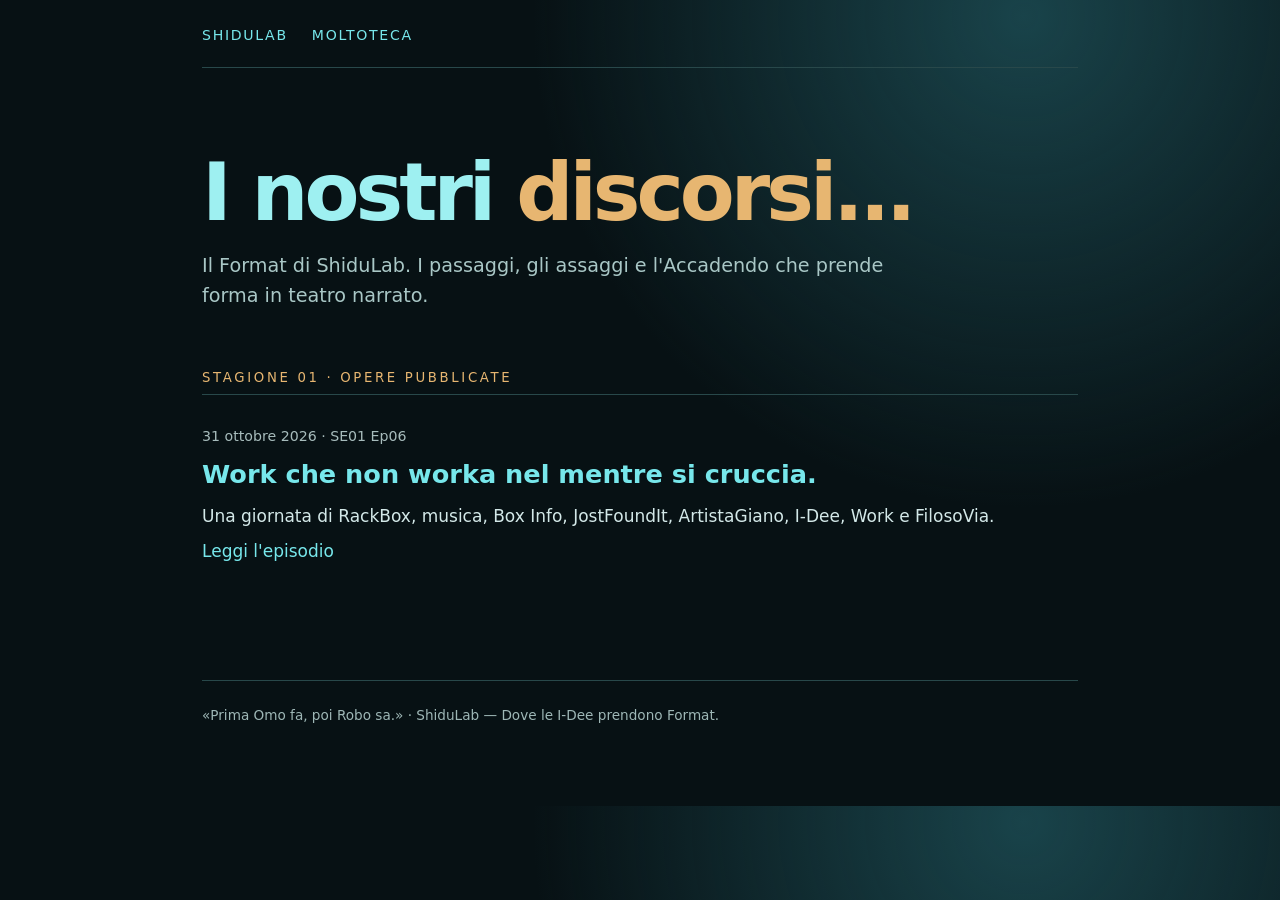
==== i-nostri-discorsi/index.html @ 363c016d "Aggiungi indice del format I nostri discorsi" ====
<!doctype html><html lang="it"><head><meta charset="utf-8"><meta name="viewport" content="width=device-width,initial-scale=1"><meta name="theme-color" content="#071114"><meta name="description" content="I nostri discorsi... — Il Format narrativo di ShiduLab."><title>I nostri discorsi... · ShiduLab</title><style>:root{color-scheme:dark}*{box-sizing:border-box}body{margin:0;background:radial-gradient(circle at 80% 2%,#19434a,transparent 38%),#071114;color:#d3e8e8;font:17px/1.6 system-ui,Arial,sans-serif}.page{max-width:920px;margin:0 auto;padding:24px 22px 80px}a{color:#77e7eb;text-decoration:none}a:hover{text-decoration:underline}nav{border-bottom:1px solid #28484a;padding-bottom:20px;display:flex;gap:24px;font-size:.88rem;text-transform:uppercase;letter-spacing:.12em}h1{font-size:clamp(2.5rem,8vw,5rem);line-height:1;letter-spacing:-.05em;margin:85px 0 18px;color:#9ef0f1}h1 span{color:#e7b671}.kicker{color:#e7b671;text-transform:uppercase;letter-spacing:.2em;font-size:.83rem}.lead{max-width:700px;font-size:1.2rem;color:#a9c7c6;margin-bottom:55px}.list{border-top:1px solid #28484a;padding:27px 0}h2{margin:.2em 0;color:#66e5e8;font-size:1.6rem}p{margin:.45em 0}small{color:#a7bcbc}footer{margin-top:80px;border-top:1px solid #28484a;padding-top:24px;color:#9eb7b6;font-size:.85rem}@media(max-width:600px){.page{padding:20px 16px 55px}h1{margin-top:65px}}</style></head><body><div class="page"><nav><a href="https://www.shidulab.org/">ShiduLab</a><a href="https://www.shidulab.org/MoltoTeca/">MoltoTeca</a></nav><header><h1>I nostri <span>discorsi...</span></h1><p class="lead">Il Format di ShiduLab. I passaggi, gli assaggi e l'Accadendo che prende forma in teatro narrato.</p></header><main><p class="kicker">Stagione 01 · Opere pubblicate</p><article class="list"><small>31 ottobre 2026 · SE01 Ep06</small><h2><a href="./se01-ep06.html">Work che non worka nel mentre si cruccia.</a></h2><p>Una giornata di RackBox, musica, Box Info, JostFoundIt, ArtistaGiano, I-Dee, Work e FilosoVia.</p><p><a href="./se01-ep06.html">Leggi l'episodio</a></p></article></main><footer>«Prima Omo fa, poi Robo sa.» · ShiduLab — Dove le I-Dee prendono Format.</footer></div></body></html>
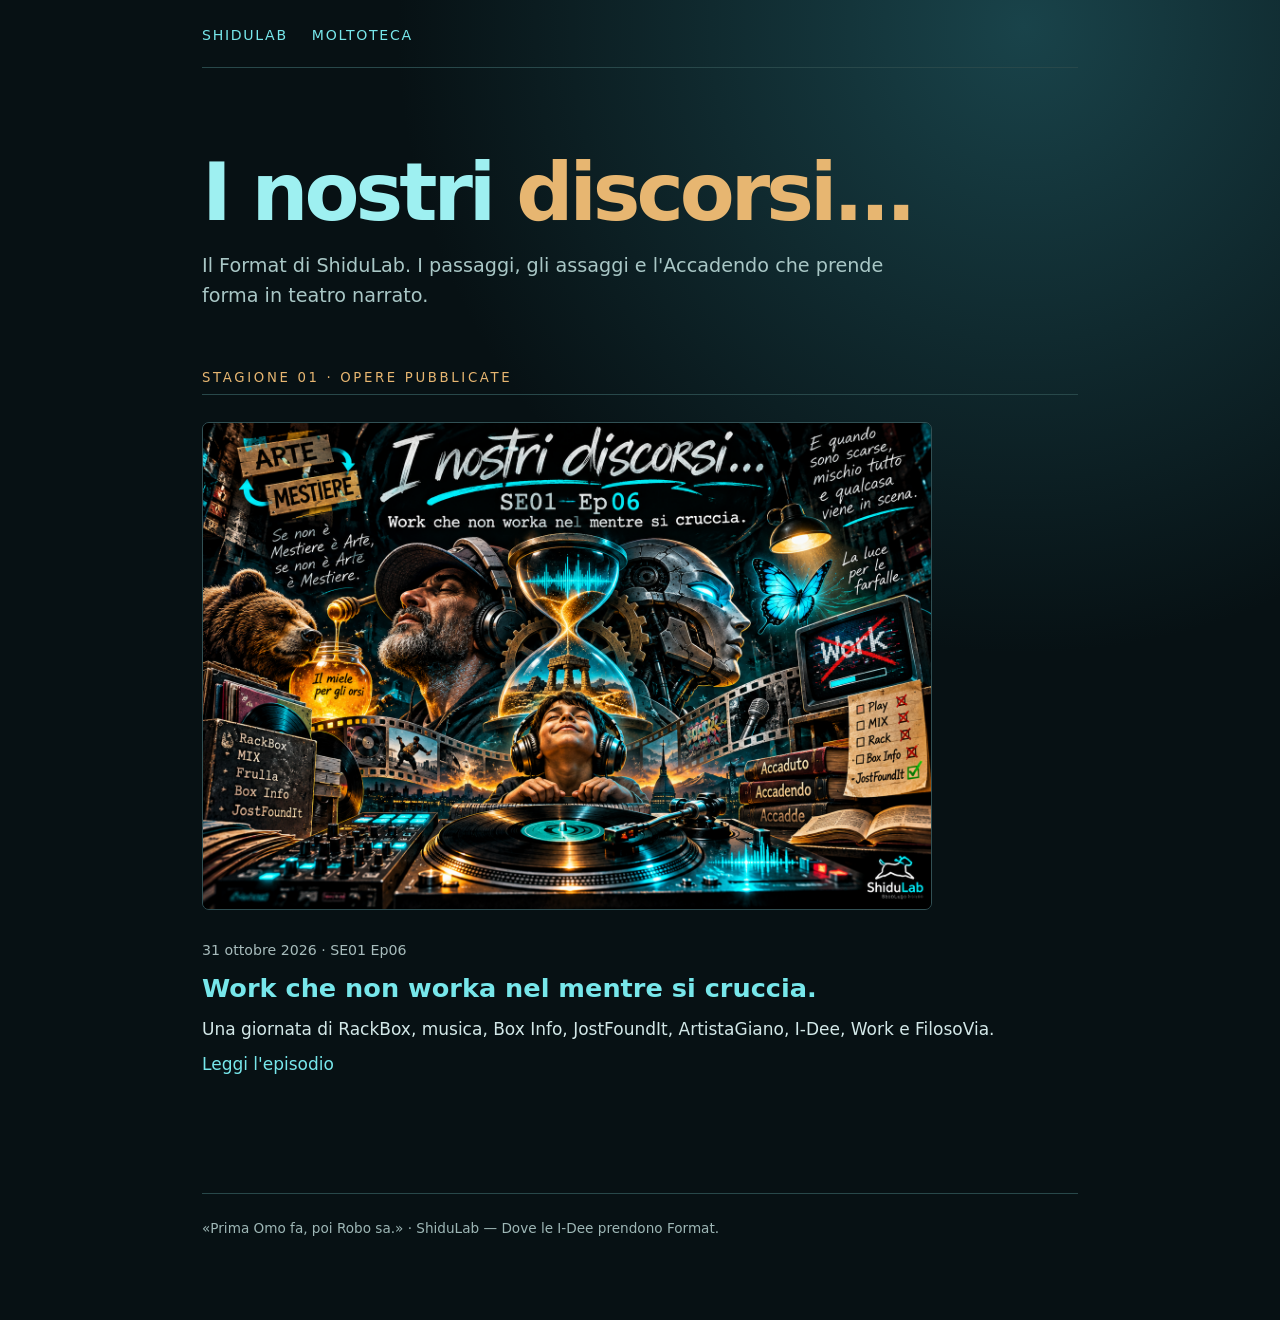
==== commit ed2cd9c1: "Mostra ideogramMio nell'indice del format" ====
--- a/i-nostri-discorsi/index.html
+++ b/i-nostri-discorsi/index.html
@@ -1 +1 @@
-<!doctype html><html lang="it"><head><meta charset="utf-8"><meta name="viewport" content="width=device-width,initial-scale=1"><meta name="theme-color" content="#071114"><meta name="description" content="I nostri discorsi... — Il Format narrativo di ShiduLab."><title>I nostri discorsi... · ShiduLab</title><style>:root{color-scheme:dark}*{box-sizing:border-box}body{margin:0;background:radial-gradient(circle at 80% 2%,#19434a,transparent 38%),#071114;color:#d3e8e8;font:17px/1.6 system-ui,Arial,sans-serif}.page{max-width:920px;margin:0 auto;padding:24px 22px 80px}a{color:#77e7eb;text-decoration:none}a:hover{text-decoration:underline}nav{border-bottom:1px solid #28484a;padding-bottom:20px;display:flex;gap:24px;font-size:.88rem;text-transform:uppercase;letter-spacing:.12em}h1{font-size:clamp(2.5rem,8vw,5rem);line-height:1;letter-spacing:-.05em;margin:85px 0 18px;color:#9ef0f1}h1 span{color:#e7b671}.kicker{color:#e7b671;text-transform:uppercase;letter-spacing:.2em;font-size:.83rem}.lead{max-width:700px;font-size:1.2rem;color:#a9c7c6;margin-bottom:55px}.list{border-top:1px solid #28484a;padding:27px 0}h2{margin:.2em 0;color:#66e5e8;font-size:1.6rem}p{margin:.45em 0}small{color:#a7bcbc}footer{margin-top:80px;border-top:1px solid #28484a;padding-top:24px;color:#9eb7b6;font-size:.85rem}@media(max-width:600px){.page{padding:20px 16px 55px}h1{margin-top:65px}}</style></head><body><div class="page"><nav><a href="https://www.shidulab.org/">ShiduLab</a><a href="https://www.shidulab.org/MoltoTeca/">MoltoTeca</a></nav><header><h1>I nostri <span>discorsi...</span></h1><p class="lead">Il Format di ShiduLab. I passaggi, gli assaggi e l'Accadendo che prende forma in teatro narrato.</p></header><main><p class="kicker">Stagione 01 · Opere pubblicate</p><article class="list"><small>31 ottobre 2026 · SE01 Ep06</small><h2><a href="./se01-ep06.html">Work che non worka nel mentre si cruccia.</a></h2><p>Una giornata di RackBox, musica, Box Info, JostFoundIt, ArtistaGiano, I-Dee, Work e FilosoVia.</p><p><a href="./se01-ep06.html">Leggi l'episodio</a></p></article></main><footer>«Prima Omo fa, poi Robo sa.» · ShiduLab — Dove le I-Dee prendono Format.</footer></div></body></html>+<!doctype html><html lang="it"><head><meta charset="utf-8"><meta name="viewport" content="width=device-width,initial-scale=1"><meta name="theme-color" content="#071114"><meta name="description" content="I nostri discorsi... — Il Format narrativo di ShiduLab."><title>I nostri discorsi... · ShiduLab</title><style>:root{color-scheme:dark}*{box-sizing:border-box}body{margin:0;background:radial-gradient(circle at 80% 2%,#19434a,transparent 38%),#071114;color:#d3e8e8;font:17px/1.6 system-ui,Arial,sans-serif}.page{max-width:920px;margin:0 auto;padding:24px 22px 80px}a{color:#77e7eb;text-decoration:none}a:hover{text-decoration:underline}nav{border-bottom:1px solid #28484a;padding-bottom:20px;display:flex;gap:24px;font-size:.88rem;text-transform:uppercase;letter-spacing:.12em}h1{font-size:clamp(2.5rem,8vw,5rem);line-height:1;letter-spacing:-.05em;margin:85px 0 18px;color:#9ef0f1}h1 span{color:#e7b671}.kicker{color:#e7b671;text-transform:uppercase;letter-spacing:.2em;font-size:.83rem}.lead{max-width:700px;font-size:1.2rem;color:#a9c7c6;margin-bottom:55px}.list{border-top:1px solid #28484a;padding:27px 0}h2{margin:.2em 0;color:#66e5e8;font-size:1.6rem}p{margin:.45em 0}small{color:#a7bcbc}footer{margin-top:80px;border-top:1px solid #28484a;padding-top:24px;color:#9eb7b6;font-size:.85rem}@media(max-width:600px){.page{padding:20px 16px 55px}h1{margin-top:65px}}.cover-link{display:block;max-width:730px;margin-bottom:26px}.cover-link img{display:block;width:100%;height:auto;border:1px solid #315054;border-radius:7px}.cover-link:hover img{border-color:#77e7eb}</style></head><body><div class="page"><nav><a href="https://www.shidulab.org/">ShiduLab</a><a href="https://www.shidulab.org/MoltoTeca/">MoltoTeca</a></nav><header><h1>I nostri <span>discorsi...</span></h1><p class="lead">Il Format di ShiduLab. I passaggi, gli assaggi e l'Accadendo che prende forma in teatro narrato.</p></header><main><p class="kicker">Stagione 01 · Opere pubblicate</p><article class="list"><a class="cover-link" href="./se01-ep06.html"><img src="./assets/ideogramMio-SE01-Ep06.png" loading="lazy" decoding="async" width="1536" height="1024" alt="IdeogramMio — I nostri discorsi... SE01 Ep06"></a><small>31 ottobre 2026 · SE01 Ep06</small><h2><a href="./se01-ep06.html">Work che non worka nel mentre si cruccia.</a></h2><p>Una giornata di RackBox, musica, Box Info, JostFoundIt, ArtistaGiano, I-Dee, Work e FilosoVia.</p><p><a href="./se01-ep06.html">Leggi l'episodio</a></p></article></main><footer>«Prima Omo fa, poi Robo sa.» · ShiduLab — Dove le I-Dee prendono Format.</footer></div></body></html>
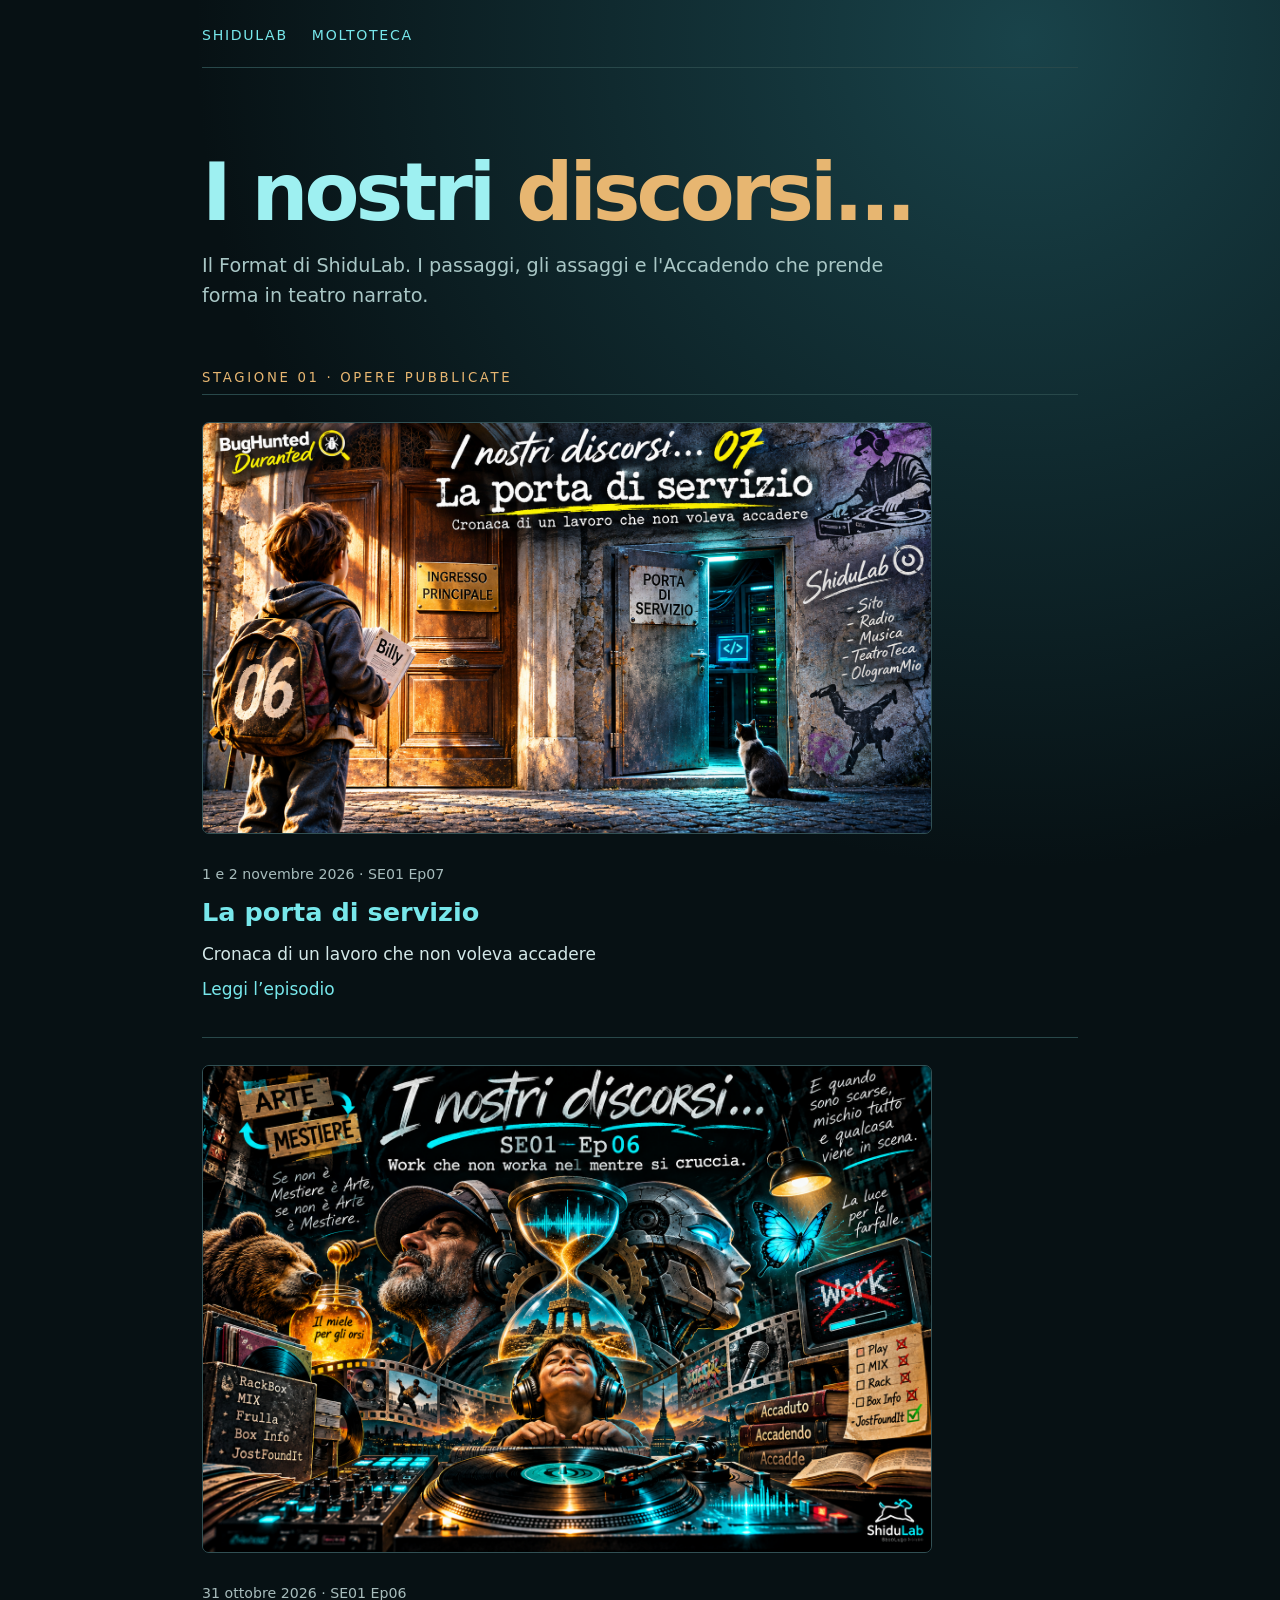
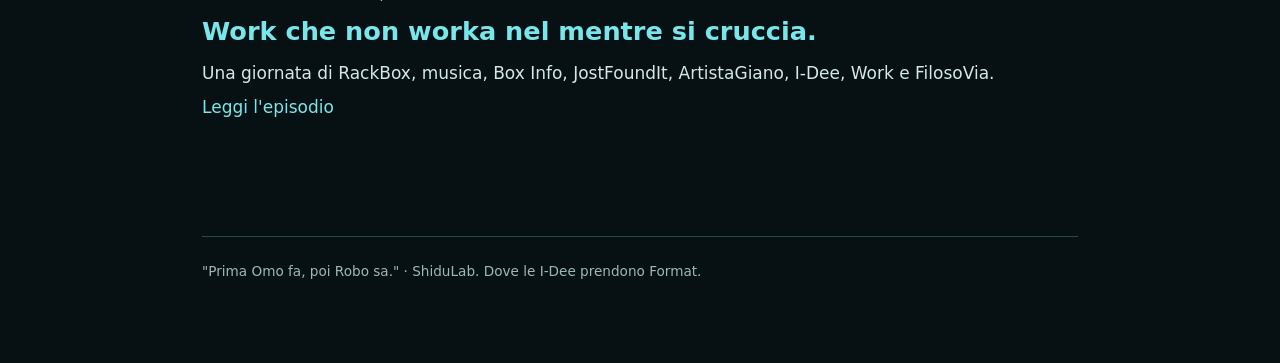
==== commit fb2537d0: "Pubblica I nostri discorsi 07 La porta di servizio con copertina approvata" ====
--- a/i-nostri-discorsi/index.html
+++ b/i-nostri-discorsi/index.html
@@ -1 +1 @@
-<!doctype html><html lang="it"><head><meta charset="utf-8"><meta name="viewport" content="width=device-width,initial-scale=1"><meta name="theme-color" content="#071114"><meta name="description" content="I nostri discorsi... — Il Format narrativo di ShiduLab."><title>I nostri discorsi... · ShiduLab</title><style>:root{color-scheme:dark}*{box-sizing:border-box}body{margin:0;background:radial-gradient(circle at 80% 2%,#19434a,transparent 38%),#071114;color:#d3e8e8;font:17px/1.6 system-ui,Arial,sans-serif}.page{max-width:920px;margin:0 auto;padding:24px 22px 80px}a{color:#77e7eb;text-decoration:none}a:hover{text-decoration:underline}nav{border-bottom:1px solid #28484a;padding-bottom:20px;display:flex;gap:24px;font-size:.88rem;text-transform:uppercase;letter-spacing:.12em}h1{font-size:clamp(2.5rem,8vw,5rem);line-height:1;letter-spacing:-.05em;margin:85px 0 18px;color:#9ef0f1}h1 span{color:#e7b671}.kicker{color:#e7b671;text-transform:uppercase;letter-spacing:.2em;font-size:.83rem}.lead{max-width:700px;font-size:1.2rem;color:#a9c7c6;margin-bottom:55px}.list{border-top:1px solid #28484a;padding:27px 0}h2{margin:.2em 0;color:#66e5e8;font-size:1.6rem}p{margin:.45em 0}small{color:#a7bcbc}footer{margin-top:80px;border-top:1px solid #28484a;padding-top:24px;color:#9eb7b6;font-size:.85rem}@media(max-width:600px){.page{padding:20px 16px 55px}h1{margin-top:65px}}.cover-link{display:block;max-width:730px;margin-bottom:26px}.cover-link img{display:block;width:100%;height:auto;border:1px solid #315054;border-radius:7px}.cover-link:hover img{border-color:#77e7eb}</style></head><body><div class="page"><nav><a href="https://www.shidulab.org/">ShiduLab</a><a href="https://www.shidulab.org/MoltoTeca/">MoltoTeca</a></nav><header><h1>I nostri <span>discorsi...</span></h1><p class="lead">Il Format di ShiduLab. I passaggi, gli assaggi e l'Accadendo che prende forma in teatro narrato.</p></header><main><p class="kicker">Stagione 01 · Opere pubblicate</p><article class="list"><a class="cover-link" href="./se01-ep06.html"><img src="./assets/ideogramMio-SE01-Ep06.png" loading="lazy" decoding="async" width="1536" height="1024" alt="IdeogramMio — I nostri discorsi... SE01 Ep06"></a><small>31 ottobre 2026 · SE01 Ep06</small><h2><a href="./se01-ep06.html">Work che non worka nel mentre si cruccia.</a></h2><p>Una giornata di RackBox, musica, Box Info, JostFoundIt, ArtistaGiano, I-Dee, Work e FilosoVia.</p><p><a href="./se01-ep06.html">Leggi l'episodio</a></p></article></main><footer>«Prima Omo fa, poi Robo sa.» · ShiduLab — Dove le I-Dee prendono Format.</footer></div></body></html>+<!doctype html><html lang="it"><head><meta charset="utf-8"><meta name="viewport" content="width=device-width,initial-scale=1"><meta name="theme-color" content="#071114"><meta name="description" content="I nostri discorsi.... Il Format narrativo di ShiduLab."><title>I nostri discorsi... · ShiduLab</title><style>:root{color-scheme:dark}*{box-sizing:border-box}body{margin:0;background:radial-gradient(circle at 80% 2%,#19434a,transparent 38%),#071114;color:#d3e8e8;font:17px/1.6 system-ui,Arial,sans-serif}.page{max-width:920px;margin:0 auto;padding:24px 22px 80px}a{color:#77e7eb;text-decoration:none}a:hover{text-decoration:underline}nav{border-bottom:1px solid #28484a;padding-bottom:20px;display:flex;gap:24px;font-size:.88rem;text-transform:uppercase;letter-spacing:.12em}h1{font-size:clamp(2.5rem,8vw,5rem);line-height:1;letter-spacing:-.05em;margin:85px 0 18px;color:#9ef0f1}h1 span{color:#e7b671}.kicker{color:#e7b671;text-transform:uppercase;letter-spacing:.2em;font-size:.83rem}.lead{max-width:700px;font-size:1.2rem;color:#a9c7c6;margin-bottom:55px}.list{border-top:1px solid #28484a;padding:27px 0}h2{margin:.2em 0;color:#66e5e8;font-size:1.6rem}p{margin:.45em 0}small{color:#a7bcbc}footer{margin-top:80px;border-top:1px solid #28484a;padding-top:24px;color:#9eb7b6;font-size:.85rem}@media(max-width:600px){.page{padding:20px 16px 55px}h1{margin-top:65px}}.cover-link{display:block;max-width:730px;margin-bottom:26px}.cover-link img{display:block;width:100%;height:auto;border:1px solid #315054;border-radius:7px}.cover-link:hover img{border-color:#77e7eb}</style></head><body><div class="page"><nav><a href="https://www.shidulab.org/">ShiduLab</a><a href="https://www.shidulab.org/MoltoTeca/">MoltoTeca</a></nav><header><h1>I nostri <span>discorsi...</span></h1><p class="lead">Il Format di ShiduLab. I passaggi, gli assaggi e l'Accadendo che prende forma in teatro narrato.</p></header><main><p class="kicker">Stagione 01 · Opere pubblicate</p><article class="list"><a class="cover-link" href="./se01-ep07.html"><img src="./assets/ideogramMio-SE01-Ep07.png" loading="lazy" decoding="async" width="1672" height="941" alt="La porta di servizio. I nostri discorsi… SE01 Ep07"></a><small>1 e 2 novembre 2026 · SE01 Ep07</small><h2><a href="./se01-ep07.html">La porta di servizio</a></h2><p>Cronaca di un lavoro che non voleva accadere</p><p><a href="./se01-ep07.html">Leggi l’episodio</a></p></article><article class="list"><a class="cover-link" href="./se01-ep06.html"><img src="./assets/ideogramMio-SE01-Ep06.png" loading="lazy" decoding="async" width="1536" height="1024" alt="IdeogramMio. I nostri discorsi... SE01 Ep06"></a><small>31 ottobre 2026 · SE01 Ep06</small><h2><a href="./se01-ep06.html">Work che non worka nel mentre si cruccia.</a></h2><p>Una giornata di RackBox, musica, Box Info, JostFoundIt, ArtistaGiano, I-Dee, Work e FilosoVia.</p><p><a href="./se01-ep06.html">Leggi l'episodio</a></p></article></main><footer>"Prima Omo fa, poi Robo sa." · ShiduLab. Dove le I-Dee prendono Format.</footer></div></body></html>
